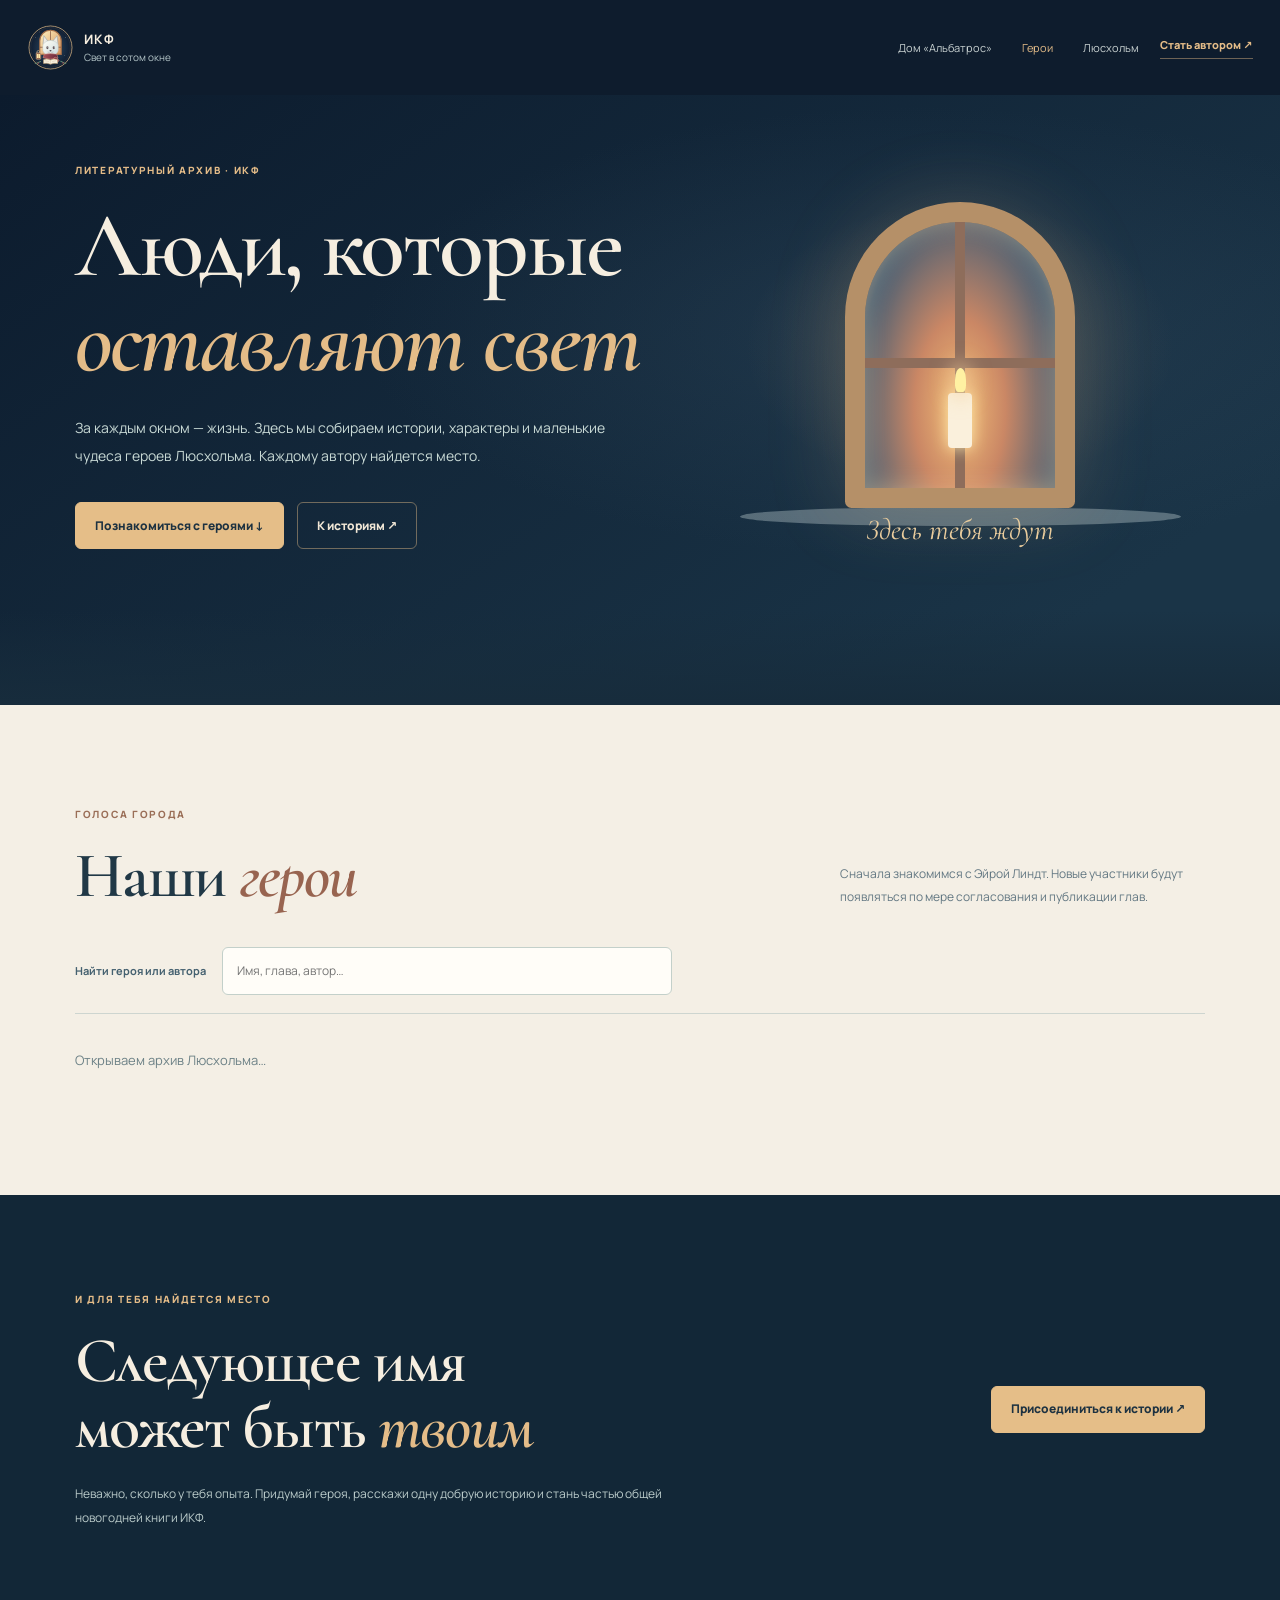
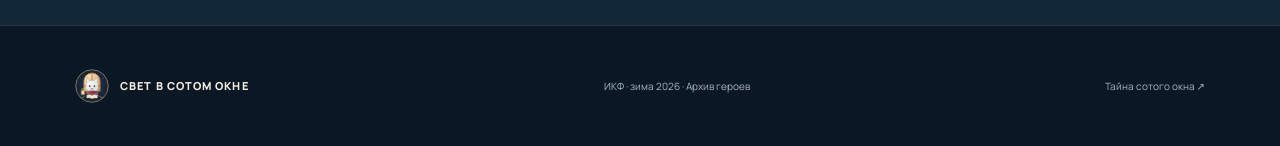
==== characters.html @ 229f2627 "feat: character dossiers, accessible story actions and shareable profiles" ====
<!doctype html>
<html lang="ru">
<head>
<meta charset="utf-8">
<meta name="viewport" content="width=device-width,initial-scale=1">
<meta name="theme-color" content="#111f30">
<meta name="description" content="Литературный архив героев Люсхольма — коллективный новогодний ориджинал ИКФ.">
<meta property="og:title" content="Герои Люсхольма · Свет в сотом окне">
<meta property="og:description" content="За каждым окном — история, за каждой историей — человек.">
<title>Герои Люсхольма · Свет в сотом окне · ИКФ</title>
<link rel="icon" href="assets/favicon.svg" type="image/svg+xml">
<link rel="preconnect" href="https://fonts.googleapis.com">
<link rel="preconnect" href="https://fonts.gstatic.com" crossorigin>
<link href="https://fonts.googleapis.com/css2?family=Cormorant+Garamond:wght@400;500;600;700&family=Manrope:wght@400;500;600;700;800&display=swap" rel="stylesheet">
<link rel="stylesheet" href="assets/characters.css?v=20261121-09">
<script src="assets/characters.js?v=20261121-09" defer></script>
</head>
<body>
<a href="#content" class="skip-link">Перейти к содержимому</a>
<div class="atmosphere" id="atmosphere" aria-hidden="true"></div>
<header class="masthead">
 <a class="mast-brand" href="./" aria-label="На главную «Света в сотом окне»"><img src="assets/ikf-mark.svg" alt="" width="42" height="42"><span><strong>ИКФ</strong><small>Свет в сотом окне</small></span></a>
 <nav aria-label="Разделы сайта"><a href="./#house">Дом «Альбатрос»</a><a href="characters.html" aria-current="page">Герои</a><a href="./#places">Люсхольм</a></nav>
 <a class="mast-join" href="https://t.me/chat_IKF" target="_blank" rel="noopener noreferrer">Стать автором ↗</a>
</header>
<main id="content">
<section class="hero-intro">
 <div class="wrap intro-grid">
  <div>
   <p class="eyebrow">Литературный архив · ИКФ</p>
   <h1>Люди, которые<br><em>оставляют свет</em></h1>
   <p class="intro-lead">За каждым окном — жизнь. Здесь мы собираем истории, характеры и маленькие чудеса героев Люсхольма. Каждому автору найдется место.</p>
   <div class="intro-cta"><a href="#directory" class="cta cta-gold">Познакомиться с героями ↓</a><a href="./#stories" class="cta cta-quiet">К историям ↗</a></div>
  </div>
  <div class="intro-art" aria-hidden="true">
    <div class="roofline"></div><div class="art-window"><i class="glass-glow"></i><i class="frame-vertical"></i><i class="frame-horizontal"></i><i class="art-candle"></i></div>
    <div class="art-caption">Здесь тебя ждут</div>
  </div>
 </div>
</section>
<section class="directory-section" id="directory">
 <div class="wrap">
  <div class="section-head"><div><p class="eyebrow">Голоса города</p><h2>Наши <em>герои</em></h2></div><p>Сначала знакомимся с Эйрой Линдт. Новые участники будут появляться по мере согласования и публикации глав.</p></div>
  <div class="finder"><label for="character-search">Найти героя или автора</label><input id="character-search" type="search" placeholder="Имя, глава, автор…" autocomplete="off"><span id="character-count" aria-live="polite"></span></div>
  <div class="directory-grid" id="character-grid" aria-live="polite"><p class="loading">Открываем архив Люсхольма…</p></div>
 </div>
</section>
<section id="profile-view" class="profile-section" hidden aria-labelledby="profile-name">
 <div class="wrap">
  <div class="profile-nav"><a href="characters.html" id="profile-back">← Все герои</a><span>Личное дело · Люсхольм</span></div>
  <div class="profile-layout">
   <div class="profile-poster">
    <div class="poster-topline">ЛЮСХОЛЬМ · 31.12.2026</div>
    <div class="portrait-window" id="portrait-window"><span id="portrait-letter" aria-hidden="true">Э</span></div>
    <p id="portrait-caption" class="portrait-caption">Портрет персонажа</p>
    <div class="poster-bottom"><span id="poster-location">АЛЬБАТРОС</span><span id="poster-number">№70</span></div>
   </div>
   <div class="profile-content">
    <p class="eyebrow">Знакомство с персонажем</p>
    <h2 id="profile-name">Эйра Линдт</h2>
    <p id="profile-tagline" class="profile-tagline"></p>
    <div class="profile-meta" id="profile-meta"></div>
    <div id="profile-traits" class="profile-traits"></div>
    <div id="profile-bio" class="profile-bio"></div>
    <blockquote id="profile-quote" class="profile-quote" hidden></blockquote>
    <div class="profile-actions"><a id="profile-apartment" class="cta cta-gold" href="./#house">Найти окно ↗</a><button type="button" class="cta cta-quiet" id="profile-share">Поделиться историей</button></div>
    <p class="share-feedback" id="share-feedback" role="status" aria-live="polite"></p>
   </div>
  </div>
  <div class="profile-lower">
   <section class="journey" id="journey" hidden><p class="eyebrow">Страницы одной ночи</p><h3>История героя</h3><div id="profile-moments" class="moments"></div></section>
   <section class="chapters"><p class="eyebrow">Авторские главы</p><h3>Где прочитать</h3><div id="profile-chapters" class="chapter-list"></div></section>
  </div>
 </div>
</section>
<section class="archive-invitation">
 <div class="wrap invitation-layout"><div><p class="eyebrow">И для тебя найдется место</p><h2>Следующее имя<br>может быть <em>твоим</em></h2><p>Неважно, сколько у тебя опыта. Придумай героя, расскажи одну добрую историю и стань частью общей новогодней книги ИКФ.</p></div><a href="./#join" class="cta cta-gold">Присоединиться к истории ↗</a></div>
</section>
</main>
<footer><div class="wrap foot-inner"><a href="./" class="foot-brand"><img src="assets/ikf-mark.svg" alt="" width="34" height="34"><span>СВЕТ В СОТОМ ОКНЕ</span></a><span>ИКФ · зима 2026 · Архив героев</span><a href="./#mystery">Тайна сотого окна ↗</a></div></footer>
</body>
</html>
---- assets/characters.css ----
:root{--bg:#0e1c2d;--deep:#132637;--dusk:#1c3546;--milk:#f6eee0;--gold:#e4bc88;--muted:#b3c4c6;--line:#d4c3a743;--cream:#f4efe5;--ink:#203846;--wine:#824451}
*{box-sizing:border-box}html{scroll-behavior:smooth;scroll-padding-top:30px}
body{margin:0;background:var(--bg);color:var(--milk);font:14px/1.8 Manrope,system-ui,sans-serif;-webkit-font-smoothing:antialiased;min-width:320px;overflow-x:hidden}
a{color:inherit;text-decoration:none}button,input{font:inherit}button{cursor:pointer}
a:focus-visible,button:focus-visible,input:focus-visible{outline:3px solid #f4d59f;outline-offset:3px}
[hidden]{display:none!important}.wrap{width:min(1130px,calc(100% - 46px));margin:auto}
.skip-link{position:absolute;top:-100px;left:12px;background:white;color:#152838;padding:12px;z-index:100}.skip-link:focus{top:12px}
h1,h2,h3{font-family:"Cormorant Garamond",Georgia,serif;font-weight:600;letter-spacing:-.026em;line-height:1.03;margin:0}
h1{font-size:clamp(61px,7.2vw,102px)}h2{font-size:clamp(45px,5vw,68px)}h3{font-size:clamp(31px,3vw,45px)}em{color:var(--gold);font-weight:600}
.eyebrow{font-size:10px;color:var(--gold);text-transform:uppercase;letter-spacing:.17em;font-weight:800;margin:0 0 20px}
.cta{display:inline-flex;align-items:center;justify-content:center;min-height:47px;gap:10px;padding:12px 19px;border-radius:6px;font:800 12px/1.4 Manrope,system-ui,sans-serif;transition:background .2s,border-color .2s,transform .2s;text-align:center;border:1px solid #e4bd8873}
.cta:hover{transform:translateY(-2px)}.cta-gold{background:#e5be88;color:#1d3241;border-color:#e5be88}.cta-gold:hover{background:#f4d7ad}.cta-quiet{background:transparent;color:#f1e7d6}.cta-quiet:hover{background:#ffffff10}
.masthead{width:min(1280px,calc(100% - 55px));height:95px;margin:auto;display:flex;align-items:center;justify-content:space-between;gap:21px;position:relative;z-index:5}
.mast-brand{display:flex;align-items:center;gap:11px;flex:none}.mast-brand img{width:45px;height:45px;border-radius:50%}.mast-brand strong,.mast-brand small{display:block;line-height:1.5}
.mast-brand strong{font-size:13px;letter-spacing:.13em}.mast-brand small{font-size:10px;color:#b6c7ca}
.masthead nav{display:flex;gap:30px;align-items:center;margin-left:auto}.masthead nav a{font-size:11px;color:#c8d1d1;white-space:nowrap}
.masthead nav a:hover,.masthead nav a[aria-current=page]{color:var(--gold)}
.mast-join{color:var(--gold);border-bottom:1px solid #e8bd8870;font:800 11px Manrope,system-ui,sans-serif;padding-bottom:6px;white-space:nowrap}
.hero-intro{position:relative;overflow:hidden;min-height:610px;background:radial-gradient(ellipse at 72% 39%,#36506555,transparent 43%),linear-gradient(145deg,#0c1b2d,#1a3447 85%)}
.hero-intro:after{content:"";position:absolute;left:0;bottom:0;right:0;height:95px;background:linear-gradient(transparent,#172c3c);pointer-events:none}
.intro-grid{display:grid;grid-template-columns:minmax(0,1.08fr) minmax(0,.92fr);align-items:center;gap:65px;padding:65px 0 105px}
.hero-intro h1{margin:0 0 26px}.intro-lead{max-width:570px;color:#c8d9d5;font-size:14px;line-height:2;margin:0 0 32px}
.intro-cta{display:flex;gap:13px;flex-wrap:wrap}
.intro-art{height:390px;position:relative;display:flex;align-items:center;justify-content:center;isolation:isolate}
.intro-art:before{content:"";position:absolute;inset:8% 3% 12%;background:radial-gradient(ellipse,#e8b1732a,transparent 66%);z-index:-1}
.roofline{position:absolute;inset:auto 5% 24px;height:19px;border-radius:50%;background:#bfcfd2;opacity:.38}
.art-window{width:230px;height:306px;border:20px solid #b59068;border-radius:125px 125px 7px 7px;position:relative;background:radial-gradient(ellipse at 50% 70%,#f2bd76,#ca8765 34%,#465e74 77%);box-shadow:0 0 80px #e7b88033,inset 0 0 25px #f9cf9677}
.frame-vertical{position:absolute;top:0;bottom:0;left:calc(50% - 5px);width:10px;background:#8e6d5b}
.frame-horizontal{position:absolute;top:51%;left:0;right:0;height:10px;background:#8e6d5b}
.art-candle{position:absolute;bottom:40px;left:calc(50% - 12px);width:24px;height:55px;border-radius:4px;background:#faf0dc;box-shadow:0 0 15px #ffe9ab}
.art-candle:before{content:"";position:absolute;width:11px;height:24px;left:7px;top:-25px;background:#fff1a2;border-radius:75% 75% 42% 42%;box-shadow:0 0 18px 7px #f5d19e88}
.art-caption{position:absolute;bottom:3px;font:italic 29px "Cormorant Garamond",Georgia,serif;color:#e9cc9d}
.directory-section{background:var(--cream);color:var(--ink);padding:100px 0 110px}
.section-head{display:flex;align-items:end;justify-content:space-between;gap:45px;margin-bottom:38px}.section-head .eyebrow{color:#9a6e57}
.section-head h2 em{color:#986450}.section-head>p{max-width:365px;color:#627782;font-size:12px;line-height:1.9;margin:0}
.finder{display:flex;gap:16px;align-items:center;flex-wrap:wrap;border-bottom:1px solid #cdd5d0;padding-bottom:18px;margin-bottom:22px}
.finder label{color:#456170;font-size:11px;font-weight:700}.finder input{min-width:160px;flex:1;max-width:450px;background:#fffdf8;border:1px solid #c3d0ca;border-radius:6px;padding:12px 14px;color:#253d4b;font-size:12px}
.finder span{color:#72828a;font-size:11px;margin-left:auto}
.directory-grid{display:grid;grid-template-columns:repeat(3,minmax(0,1fr));gap:20px}
.character-tile{background:#fffdf7;border:1px solid #d7dfda;border-radius:10px;overflow:hidden;min-height:320px;display:flex;flex-direction:column;box-shadow:0 8px 25px #1e3d4b0d}
.tile-top{padding:25px;background:linear-gradient(145deg,#253c4b,#485766);display:flex;justify-content:space-between;align-items:end;gap:10px;min-height:132px}
.tile-initial{width:74px;height:74px;border:1px solid #e7c58d;border-radius:42px 42px 3px 3px;display:grid;place-items:center;font:53px "Cormorant Garamond",Georgia,serif;color:#f6e1bc;background:radial-gradient(ellipse at center,#aa7770,#674957 73%)}
.tile-number{font:14px Manrope,system-ui,sans-serif;color:#e8ceaa;font-weight:700}
.tile-body{padding:24px;display:flex;flex:1;flex-direction:column}.tile-body h3{font-size:39px;color:#223846;margin:0 0 9px}
.tile-body p{font-size:12px;color:#617780;line-height:1.85;margin:0 0 18px}.tile-cta{margin-top:auto;color:#935e4c;font:800 11px Manrope,system-ui,sans-serif;border-bottom:1px solid #ab8365;align-self:flex-start;padding:5px 0}
.tile-cta:hover{color:#644234}
.loading,.empty{color:#6c8186;font-size:13px;grid-column:1/-1}
.profile-section{background:linear-gradient(150deg,#1a3042,#0e1f30);padding:85px 0 110px}
.profile-nav{display:flex;justify-content:space-between;align-items:center;gap:18px;font-size:11px;color:#a8bbbd;margin-bottom:37px}
.profile-nav a{color:#e4bd8d;border-bottom:1px solid #e4bd8d6b;padding-bottom:5px}
.profile-layout{display:grid;grid-template-columns:minmax(0,.84fr) minmax(0,1.16fr);align-items:start;gap:clamp(35px,6vw,90px)}
.profile-poster{background:#eee5d5;padding:19px;border:9px solid #f8f0e2;box-shadow:0 22px 52px #020d1b66;transform:rotate(-1.5deg);color:#43545a;min-width:0}
.poster-topline,.poster-bottom{display:flex;justify-content:space-between;gap:12px;letter-spacing:.12em;font-size:9px;color:#866a57}
.poster-topline{margin-bottom:15px}
.portrait-window{height:400px;position:relative;overflow:hidden;display:flex;align-items:center;justify-content:center;background:radial-gradient(ellipse at 45% 66%,#e9bc89,#a9776b 36%,#344a5c 81%);border-radius:190px 190px 4px 4px;border:15px solid #6e6c70}
.portrait-window:before{content:"";position:absolute;left:49%;top:0;bottom:0;width:10px;background:#685b63;z-index:2}
.portrait-window:after{content:"";position:absolute;top:52%;left:0;right:0;height:10px;background:#685b63;z-index:2}
.portrait-window>span{font:170px "Cormorant Garamond",Georgia,serif;color:#fff1d6;text-shadow:0 0 38px #fbe5b877}
.portrait-window img{width:100%;height:100%;object-fit:cover;display:block;position:absolute;z-index:3}
.portrait-caption{text-align:center;color:#786b5e;font:italic 22px "Cormorant Garamond",Georgia,serif;margin:15px 0}
.poster-bottom{padding-top:12px;border-top:1px solid #afaf9f;font-weight:700}
.profile-content h2{font-size:clamp(62px,6vw,85px);margin-bottom:20px;color:#f5ebdc}
.profile-tagline{font:italic 28px/1.3 "Cormorant Garamond",Georgia,serif;color:#e4c398;margin:0 0 24px}
.profile-meta{display:flex;flex-wrap:wrap;gap:9px;margin-bottom:24px}
.profile-meta span{color:#d6dbd5;border:1px solid #e0d0ac42;border-radius:3px;padding:7px 11px;font-size:10px}
.profile-traits{display:flex;gap:8px;flex-wrap:wrap;margin-bottom:24px}
.profile-traits span{background:#8144515b;border:1px solid #b7838388;padding:5px 10px;border-radius:18px;color:#f8dbcf;font-size:10px}
.profile-bio p{color:#cbd9d7;font-size:13px;line-height:2;margin:0 0 16px}
.profile-quote{font:italic 29px/1.3 "Cormorant Garamond",Georgia,serif;color:#e9c99c;margin:30px 0;border-left:2px solid #c89b68;padding-left:20px}
.profile-actions{display:flex;gap:10px;flex-wrap:wrap;margin-top:25px}
.share-feedback{color:#f4d9a8;font-size:11px;line-height:1.7;margin:12px 0}
.profile-lower{display:grid;grid-template-columns:1fr 1fr;gap:55px;margin-top:90px;border-top:1px solid #c8b99a44;padding-top:55px}
.profile-lower h3{margin-bottom:24px}.moments{display:flex;flex-direction:column;gap:16px}
.moment{display:grid;grid-template-columns:32px 1fr;gap:15px}
.moment-number{font:35px "Cormorant Garamond",Georgia,serif;color:#c59b6e}
.moment strong{display:block;font-size:12px;color:#f3e3ca}
.moment p{font-size:12px;line-height:1.8;color:#c0d1d1;margin:5px 0 0}
.chapter-list{display:flex;flex-direction:column;gap:13px}
.chapter-card{border:1px solid #d0c0a64b;background:#ffffff0b;padding:20px;border-radius:7px}
.chapter-card span{display:block;color:#e1bb85;font-size:10px;margin-bottom:8px;letter-spacing:.06em}
.chapter-card h4{font:31px "Cormorant Garamond",Georgia,serif;margin:0 0 10px}
.chapter-card p{font-size:11px;color:#b7cacb;margin:0}
.chapter-card a{display:inline-flex;color:#e8ca99;font-size:11px;font-weight:800;margin-top:10px;border-bottom:1px solid #c6a176}
.archive-invitation{background:#122737;padding:95px 0}
.invitation-layout{display:flex;align-items:center;justify-content:space-between;gap:45px}
.invitation-layout>div{max-width:600px}.invitation-layout h2{margin:0 0 22px}
.invitation-layout p:not(.eyebrow){font-size:12px;color:#bacbca;line-height:2;margin:0}
.invitation-layout>a{flex:none}
footer{background:#0a1825;border-top:1px solid #d5bf9c29}
.foot-inner{min-height:120px;display:flex;align-items:center;justify-content:space-between;gap:20px}
.foot-brand{display:flex;align-items:center;gap:11px;font-size:11px;font-weight:800;letter-spacing:.1em}
.foot-brand img{border-radius:50%}
.foot-inner>span,.foot-inner>a:last-child{font-size:10px;color:#a7b9be}
.atmosphere{position:fixed;inset:0;pointer-events:none;z-index:20;overflow:hidden;opacity:.55}
.snowdot{position:absolute;top:-8px;border-radius:50%;width:2px;height:2px;background:#f3f3ed;animation:drift linear infinite;will-change:transform}
@keyframes drift{to{transform:translate3d(var(--wind),110vh,0)}}
@media(max-width:970px){.masthead nav{gap:12px}.masthead{width:calc(100% - 36px)}.intro-grid{gap:25px}.profile-layout{gap:35px}}
@media(max-width:790px){
 .masthead nav{display:none}.masthead{justify-content:flex-start}.mast-join{margin-left:auto}
 .intro-grid{grid-template-columns:1fr;padding:40px 0 90px;gap:10px}.intro-art{height:300px}.art-window{height:235px;width:185px;border-width:15px}.art-caption{bottom:0}
 .directory-section{padding:80px 0}.section-head{flex-direction:column;align-items:start;gap:16px}.section-head>p{max-width:600px}
 .directory-grid{grid-template-columns:repeat(2,1fr)}
 .profile-layout{grid-template-columns:1fr}.profile-poster{max-width:450px;width:100%;margin:auto}.profile-content{margin-top:20px}
 .profile-lower{grid-template-columns:1fr;gap:40px}
 .invitation-layout{flex-direction:column;align-items:flex-start}
}
@media(max-width:520px){
 .wrap{width:calc(100% - 34px)}.masthead{height:79px;width:calc(100% - 34px)}.mast-brand img{width:39px;height:39px}.mast-brand small{font-size:9px}.mast-join{font-size:10px}
 .hero-intro h1{font-size:clamp(59px,14vw,80px)}.intro-lead{font-size:13px}.intro-grid{padding:35px 0 74px}.intro-cta{flex-direction:column}.intro-cta .cta{width:100%}
 .directory-grid{grid-template-columns:1fr}.directory-section{padding:70px 0}.finder{display:flex;align-items:stretch;flex-direction:column;gap:9px}.finder input{max-width:none}.finder span{margin-left:0}
 .profile-section{padding:65px 0}.profile-nav{font-size:10px}.profile-layout{gap:20px}.profile-poster{max-width:360px;padding:12px;border-width:7px}.portrait-window{height:320px;border-width:10px}
 .profile-content h2{font-size:60px}.profile-tagline{font-size:25px}.profile-quote{font-size:26px}.profile-actions{flex-direction:column}.profile-actions .cta{width:100%}
 .profile-lower{margin-top:55px;padding-top:35px}.archive-invitation{padding:75px 0}.invitation-layout>a{width:100%}
 .foot-inner{padding:25px 0;min-height:0;flex-direction:column;align-items:flex-start;gap:15px}
}
@media(prefers-reduced-motion:reduce){*,*:before,*:after{animation:none!important;scroll-behavior:auto!important;transition:none!important}.atmosphere{display:none}}
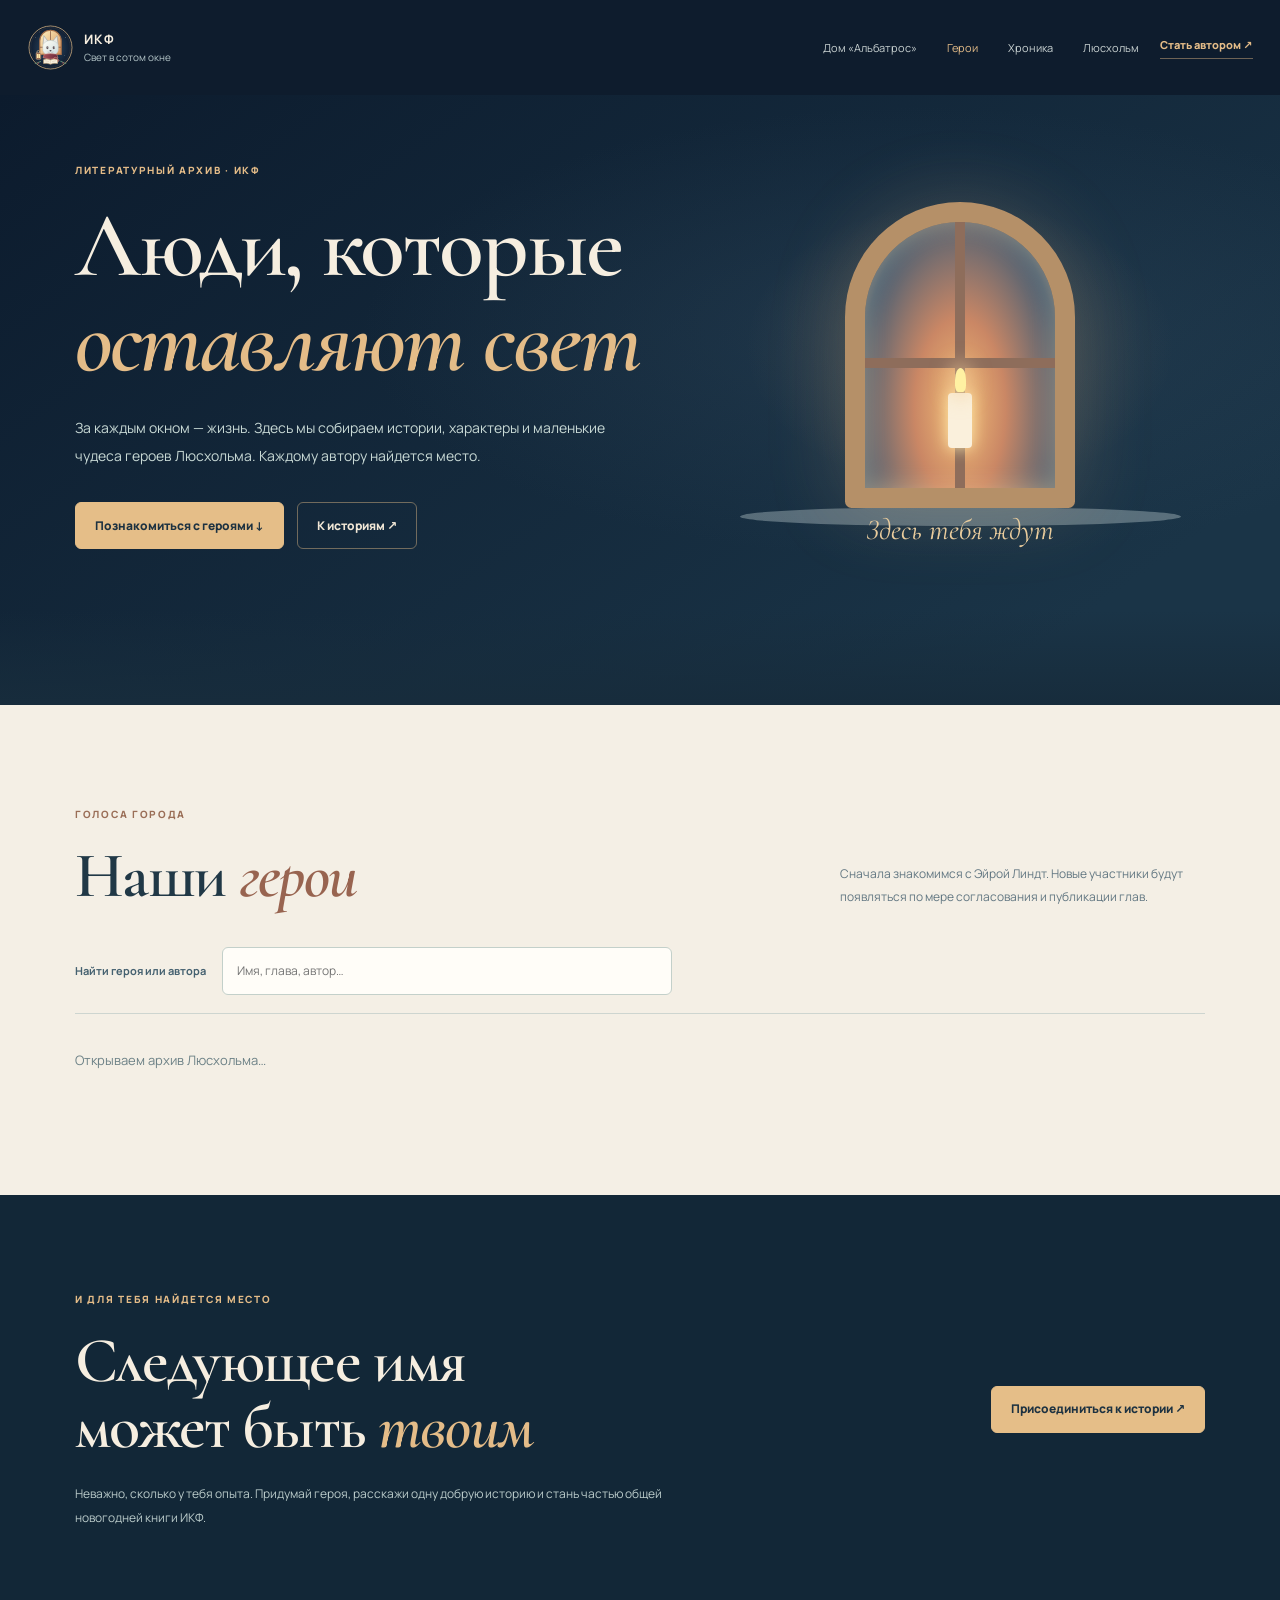
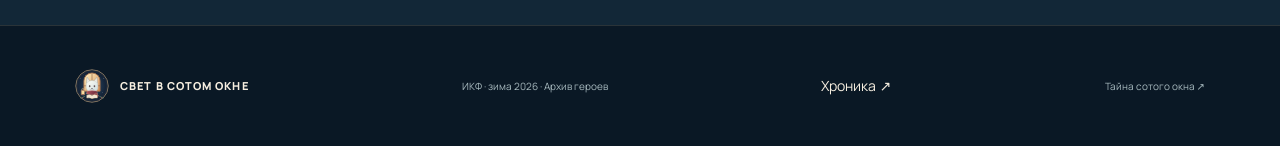
==== commit 4d0b06b4: "feat: publish spoiler-safe chronicle, approved relationships and editorial timeline" ====
--- a/characters.html
+++ b/characters.html
@@ -20,7 +20,7 @@
 <div class="atmosphere" id="atmosphere" aria-hidden="true"></div>
 <header class="masthead">
  <a class="mast-brand" href="./" aria-label="На главную «Света в сотом окне»"><img src="assets/ikf-mark.svg" alt="" width="42" height="42"><span><strong>ИКФ</strong><small>Свет в сотом окне</small></span></a>
- <nav aria-label="Разделы сайта"><a href="./#house">Дом «Альбатрос»</a><a href="characters.html" aria-current="page">Герои</a><a href="./#places">Люсхольм</a></nav>
+ <nav aria-label="Разделы сайта"><a href="./#house">Дом «Альбатрос»</a><a href="characters.html" aria-current="page">Герои</a><a href="chronicle.html">Хроника</a><a href="./#places">Люсхольм</a></nav>
  <a class="mast-join" href="https://t.me/chat_IKF" target="_blank" rel="noopener noreferrer">Стать автором ↗</a>
 </header>
 <main id="content">
@@ -77,6 +77,6 @@
  <div class="wrap invitation-layout"><div><p class="eyebrow">И для тебя найдется место</p><h2>Следующее имя<br>может быть <em>твоим</em></h2><p>Неважно, сколько у тебя опыта. Придумай героя, расскажи одну добрую историю и стань частью общей новогодней книги ИКФ.</p></div><a href="./#join" class="cta cta-gold">Присоединиться к истории ↗</a></div>
 </section>
 </main>
-<footer><div class="wrap foot-inner"><a href="./" class="foot-brand"><img src="assets/ikf-mark.svg" alt="" width="34" height="34"><span>СВЕТ В СОТОМ ОКНЕ</span></a><span>ИКФ · зима 2026 · Архив героев</span><a href="./#mystery">Тайна сотого окна ↗</a></div></footer>
+<footer><div class="wrap foot-inner"><a href="./" class="foot-brand"><img src="assets/ikf-mark.svg" alt="" width="34" height="34"><span>СВЕТ В СОТОМ ОКНЕ</span></a><span>ИКФ · зима 2026 · Архив героев</span><a href="chronicle.html">Хроника ↗</a><a href="./#mystery">Тайна сотого окна ↗</a></div></footer>
 </body>
 </html>
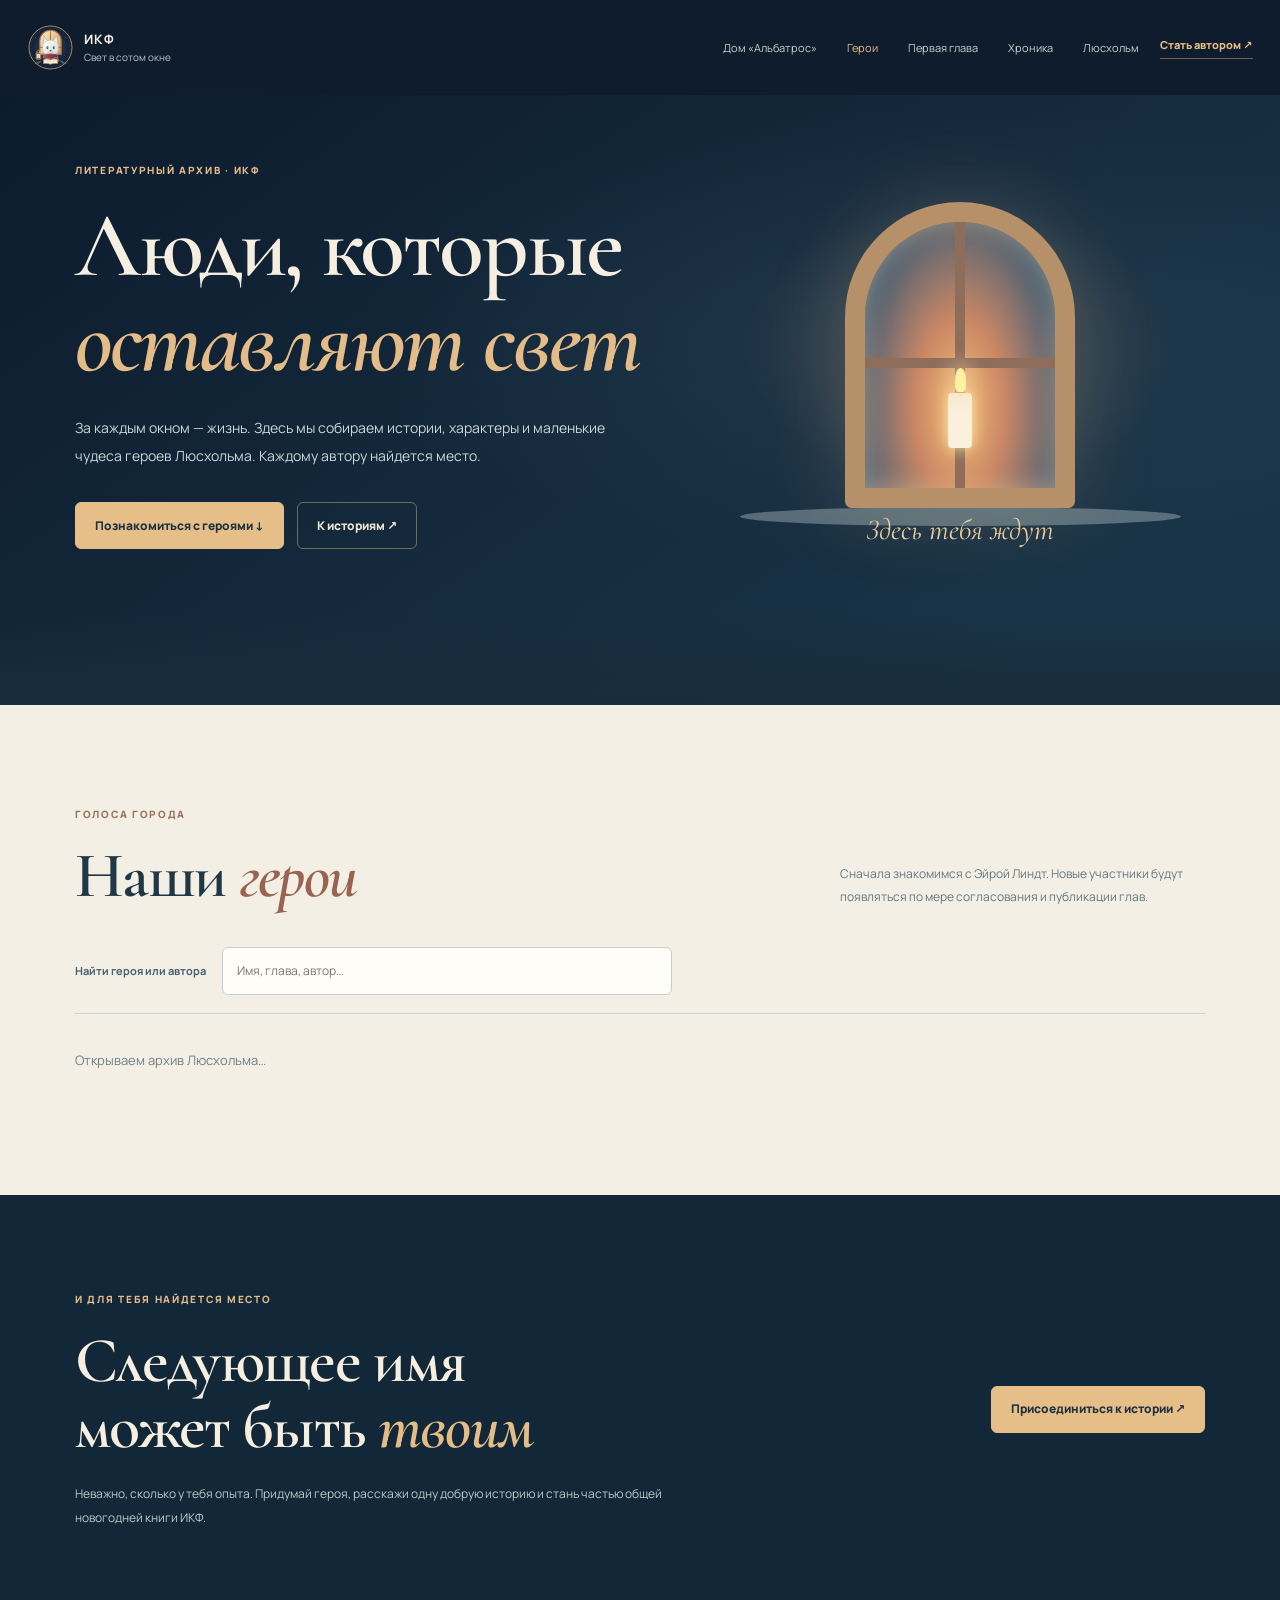
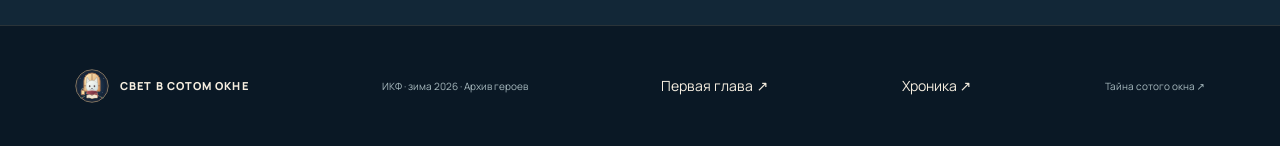
==== commit ec257bc5: "feat: show Eira family, corgi, cat, neighbours and first chapter in character dossier" ====
--- a/characters.html
+++ b/characters.html
@@ -12,15 +12,15 @@
 <link rel="preconnect" href="https://fonts.googleapis.com">
 <link rel="preconnect" href="https://fonts.gstatic.com" crossorigin>
 <link href="https://fonts.googleapis.com/css2?family=Cormorant+Garamond:wght@400;500;600;700&family=Manrope:wght@400;500;600;700;800&display=swap" rel="stylesheet">
-<link rel="stylesheet" href="assets/characters.css?v=20261121-09">
-<script src="assets/characters.js?v=20261121-09" defer></script>
+<link rel="stylesheet" href="assets/characters.css?v=20261123-11">
+<script src="assets/characters.js?v=20261123-11" defer></script>
 </head>
 <body>
 <a href="#content" class="skip-link">Перейти к содержимому</a>
 <div class="atmosphere" id="atmosphere" aria-hidden="true"></div>
 <header class="masthead">
  <a class="mast-brand" href="./" aria-label="На главную «Света в сотом окне»"><img src="assets/ikf-mark.svg" alt="" width="42" height="42"><span><strong>ИКФ</strong><small>Свет в сотом окне</small></span></a>
- <nav aria-label="Разделы сайта"><a href="./#house">Дом «Альбатрос»</a><a href="characters.html" aria-current="page">Герои</a><a href="chronicle.html">Хроника</a><a href="./#places">Люсхольм</a></nav>
+ <nav aria-label="Разделы сайта"><a href="./#house">Дом «Альбатрос»</a><a href="characters.html" aria-current="page">Герои</a><a href="chapter-01.html">Первая глава</a><a href="chronicle.html">Хроника</a><a href="./#places">Люсхольм</a></nav>
  <a class="mast-join" href="https://t.me/chat_IKF" target="_blank" rel="noopener noreferrer">Стать автором ↗</a>
 </header>
 <main id="content">
@@ -67,6 +67,13 @@
     <p class="share-feedback" id="share-feedback" role="status" aria-live="polite"></p>
    </div>
   </div>
+  <section class="family-section" id="family-section" hidden aria-labelledby="family-title">
+   <div class="family-heading"><p class="eyebrow">Не одна в этом городе</p><h3 id="family-title">Ее <em>маленький мир</em></h3><p>Родные, хвостатые друзья, соседи. Каждый помогает сделать жизнь Эйры настоящей, а Люсхольм — общим.</p></div>
+   <p class="family-label">Семья</p><div class="family-grid" id="profile-family"></div>
+   <p class="family-label">Домашние любимцы</p><div class="family-grid" id="profile-pets"></div>
+   <p class="family-label">Соседи и знакомые</p><div class="family-grid" id="profile-acquaintances"></div>
+   <div class="keepsake-card" id="profile-keepsake" hidden></div>
+  </section>
   <div class="profile-lower">
    <section class="journey" id="journey" hidden><p class="eyebrow">Страницы одной ночи</p><h3>История героя</h3><div id="profile-moments" class="moments"></div></section>
    <section class="chapters"><p class="eyebrow">Авторские главы</p><h3>Где прочитать</h3><div id="profile-chapters" class="chapter-list"></div></section>
@@ -77,6 +84,6 @@
  <div class="wrap invitation-layout"><div><p class="eyebrow">И для тебя найдется место</p><h2>Следующее имя<br>может быть <em>твоим</em></h2><p>Неважно, сколько у тебя опыта. Придумай героя, расскажи одну добрую историю и стань частью общей новогодней книги ИКФ.</p></div><a href="./#join" class="cta cta-gold">Присоединиться к истории ↗</a></div>
 </section>
 </main>
-<footer><div class="wrap foot-inner"><a href="./" class="foot-brand"><img src="assets/ikf-mark.svg" alt="" width="34" height="34"><span>СВЕТ В СОТОМ ОКНЕ</span></a><span>ИКФ · зима 2026 · Архив героев</span><a href="chronicle.html">Хроника ↗</a><a href="./#mystery">Тайна сотого окна ↗</a></div></footer>
+<footer><div class="wrap foot-inner"><a href="./" class="foot-brand"><img src="assets/ikf-mark.svg" alt="" width="34" height="34"><span>СВЕТ В СОТОМ ОКНЕ</span></a><span>ИКФ · зима 2026 · Архив героев</span><a href="chapter-01.html">Первая глава ↗</a><a href="chronicle.html">Хроника ↗</a><a href="./#mystery">Тайна сотого окна ↗</a></div></footer>
 </body>
 </html>
--- a/assets/characters.css
+++ b/assets/characters.css
@@ -115,3 +115,22 @@
  .foot-inner{padding:25px 0;min-height:0;flex-direction:column;align-items:flex-start;gap:15px}
 }
 @media(prefers-reduced-motion:reduce){*,*:before,*:after{animation:none!important;scroll-behavior:auto!important;transition:none!important}.atmosphere{display:none}}
+
+/* 1.1 · Eira's family, pets and friends; no invented portraits */
+.family-section{margin-top:70px;padding-top:48px;border-top:1px solid #d4b68c55}
+.family-heading{max-width:780px;margin-bottom:30px}.family-heading h3{font-size:clamp(44px,5vw,64px);margin-bottom:15px}
+.family-heading>p:not(.eyebrow){font-size:13px;color:#c0d0cd;line-height:1.9}
+.family-label{color:#e6c08e;font-size:11px;letter-spacing:.13em;text-transform:uppercase;font-weight:800;margin:33px 0 14px}
+.family-grid{display:grid;grid-template-columns:repeat(2,minmax(0,1fr));gap:15px}
+.family-card{min-width:0;background:linear-gradient(135deg,#293f50,#1b3142);padding:22px;border-radius:9px;border:1px solid #dbc09144}
+.family-card-top{display:flex;align-items:center;gap:12px;margin-bottom:12px}
+.family-initial{width:45px;height:52px;flex:none;border:1px solid #e5bd8c77;border-radius:24px 24px 3px 3px;background:#865060;color:#f6dfbc;display:grid;place-items:center;font:33px "Cormorant Garamond",Georgia,serif}
+.family-card h4{font:600 29px/1.06 "Cormorant Garamond",Georgia,serif;color:#f6e8d4;margin:0 0 5px}
+.family-role{font-size:10px;color:#e8c99f}.family-occupation{display:block;font-size:11px;color:#e2bd91;margin-bottom:9px}
+.family-card p{font-size:12px;color:#cad9d7;line-height:1.85;margin:0}
+.keepsake-card{padding:23px 27px;margin-top:26px;border:1px solid #c39a7d7a;border-left:3px solid #c67f78;border-radius:6px;background:#7b4e4840}
+.keepsake-card small{font-size:10px;letter-spacing:.12em;text-transform:uppercase;color:#e7c18e}
+.keepsake-card h4{font:600 33px "Cormorant Garamond",Georgia,serif;color:#fae5ca;margin:6px 0}
+.keepsake-card p{font-size:12px;color:#e4d8cc;line-height:1.9;margin:0}
+.chapter-draft-note{font-size:10px!important;color:#bbd0cb!important;margin-top:8px!important}
+@media(max-width:550px){.family-grid{grid-template-columns:1fr}.family-section{margin-top:50px;padding-top:34px}}
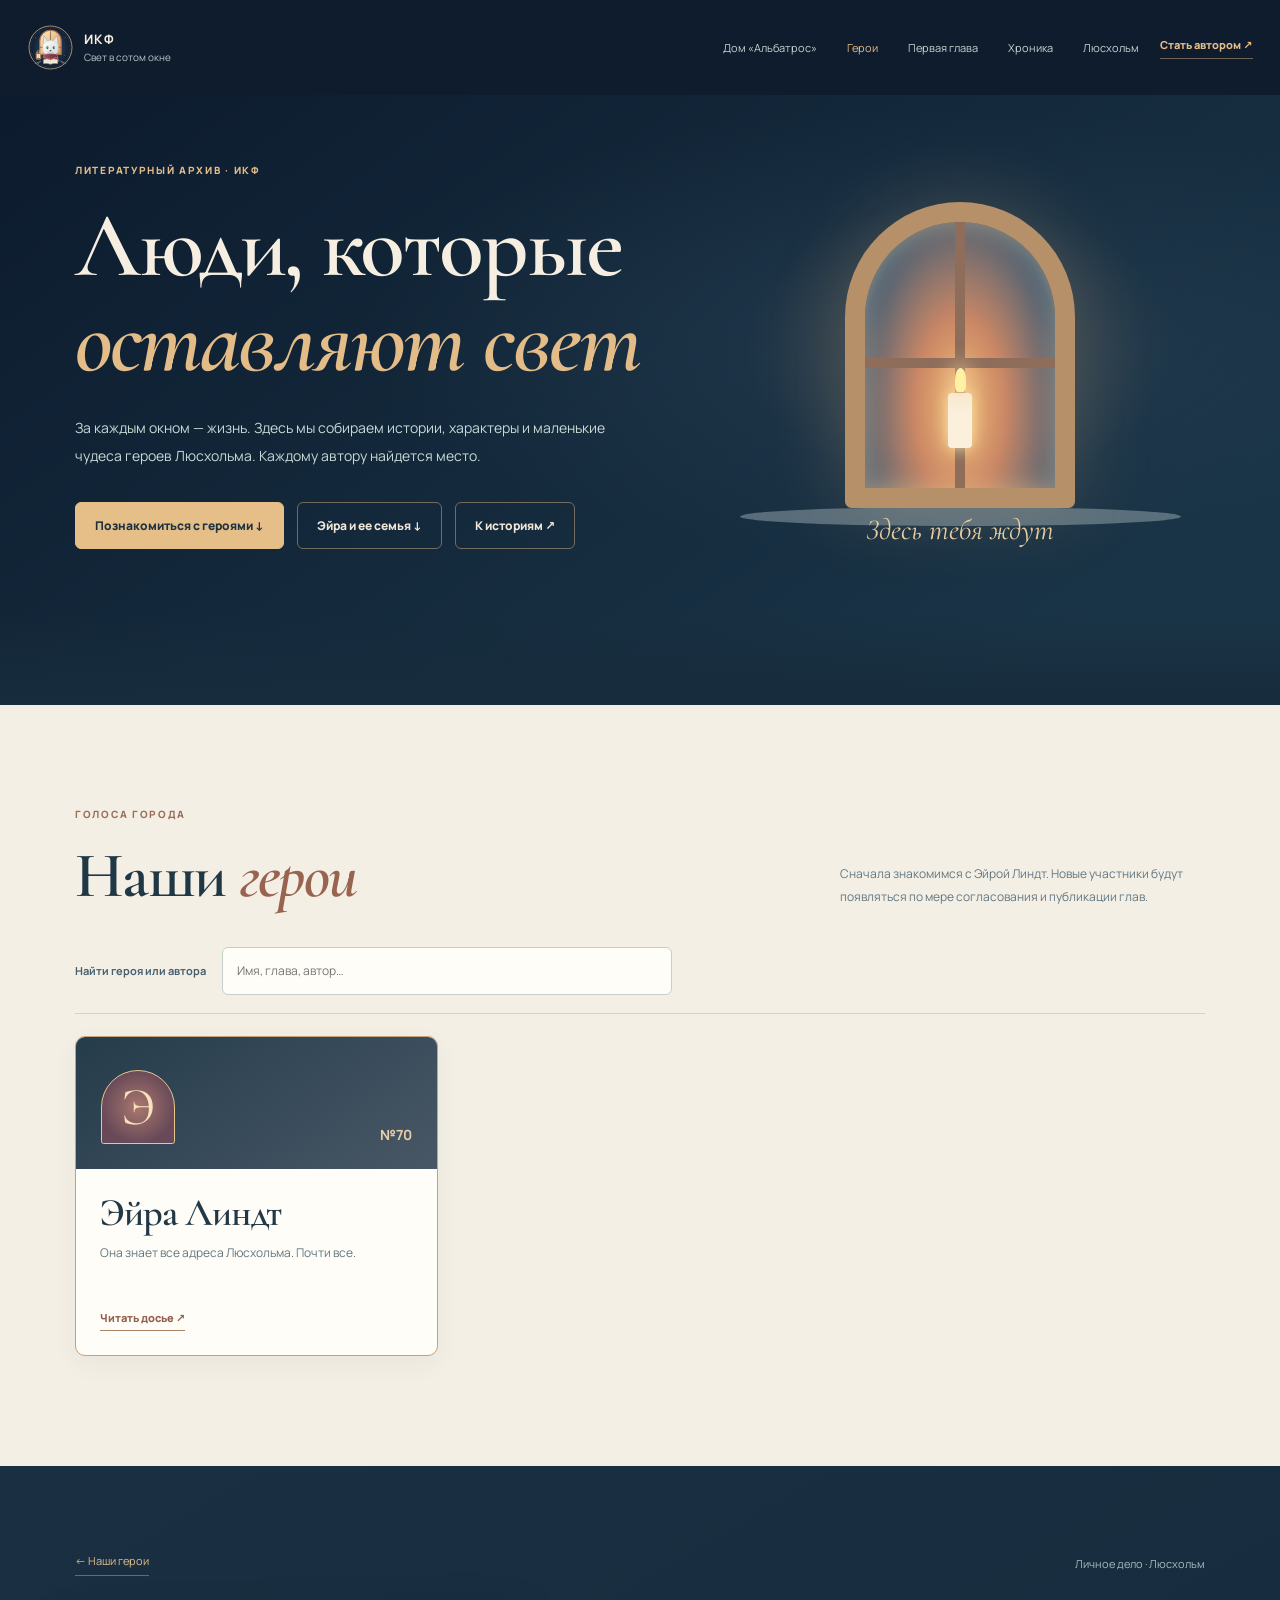
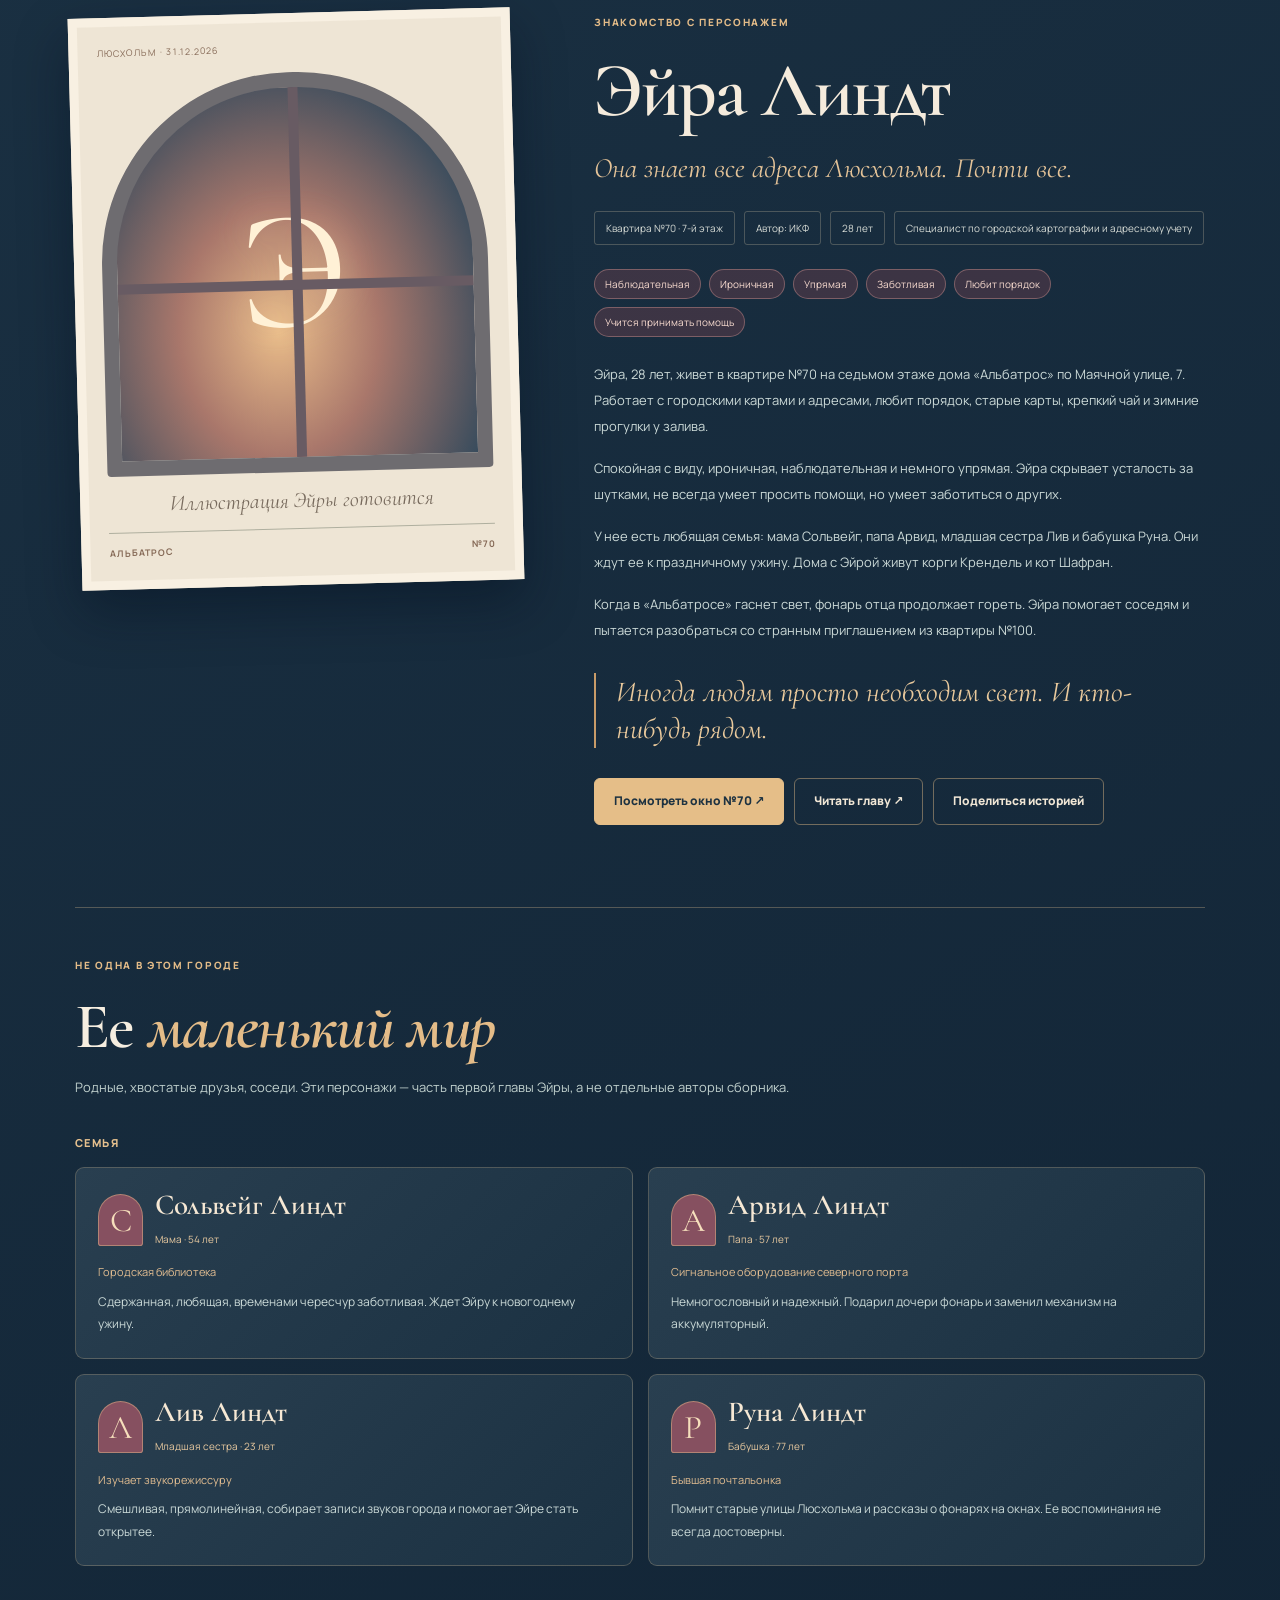
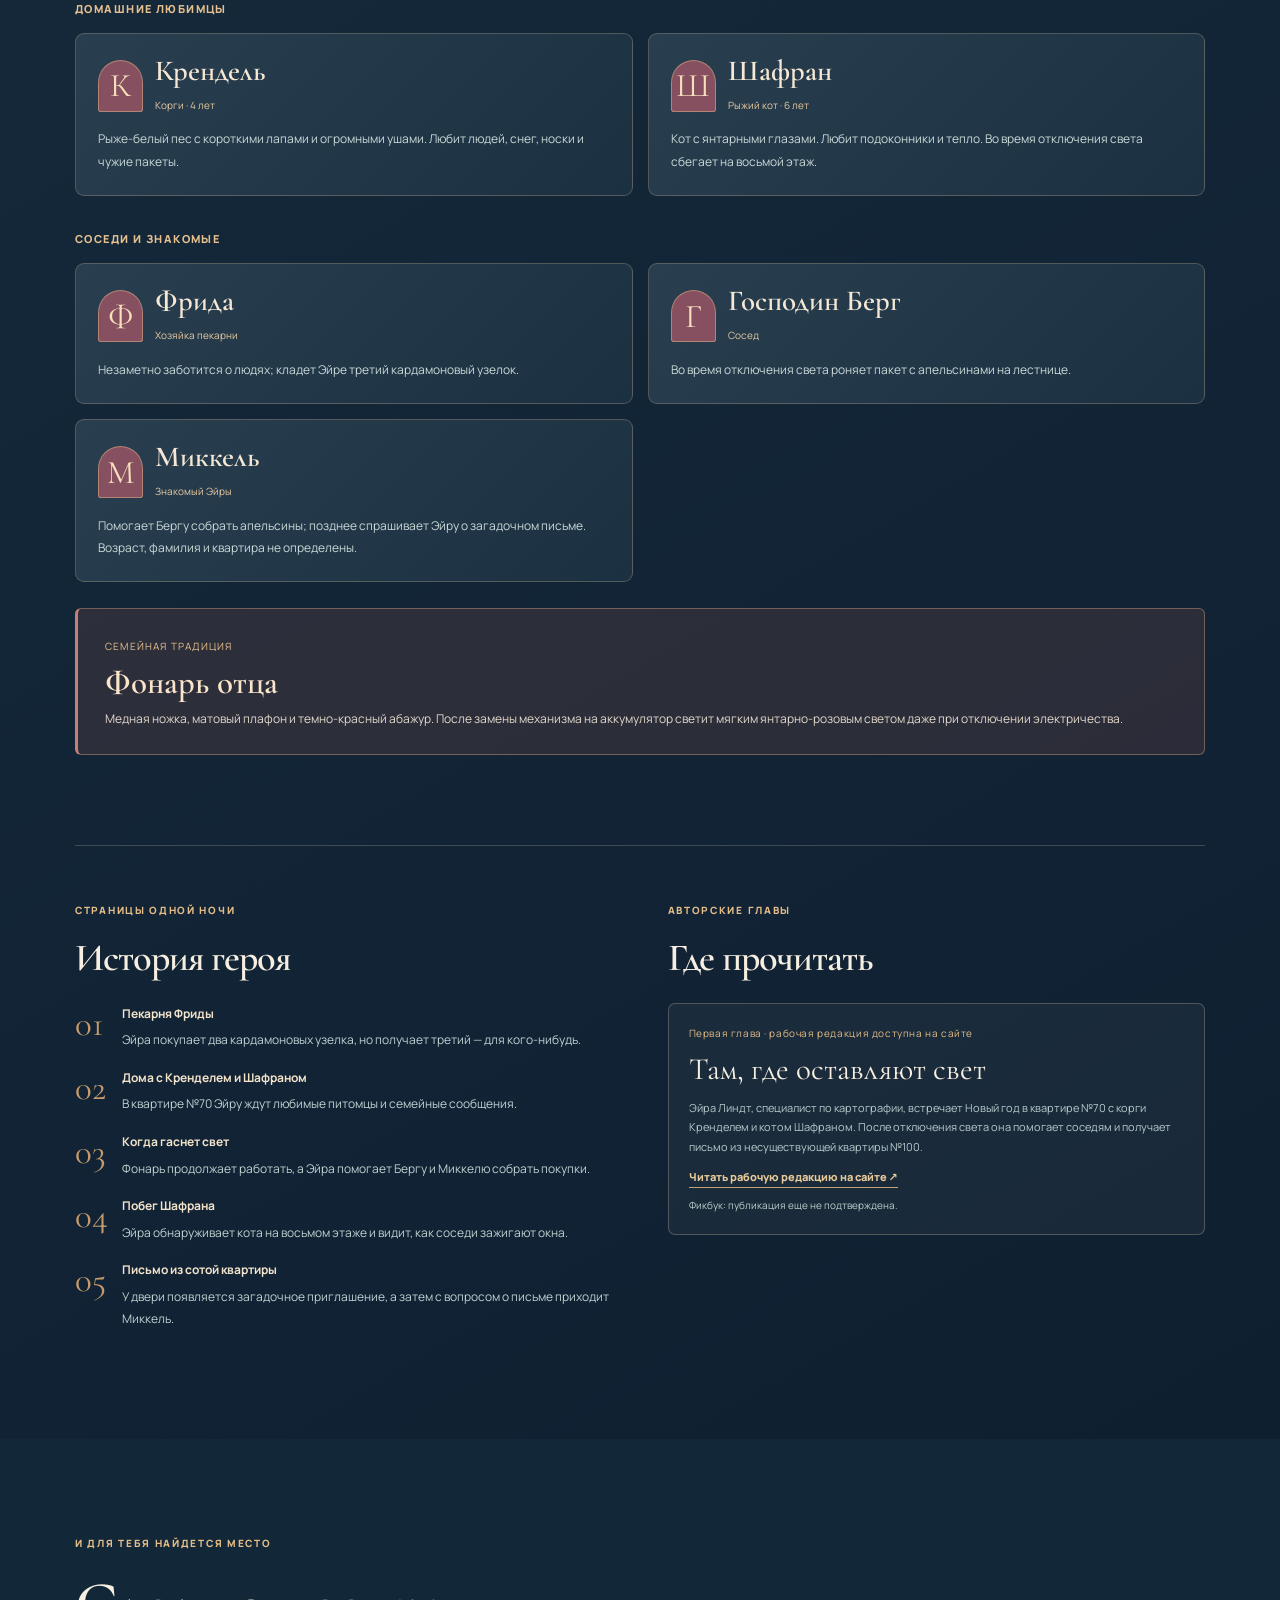
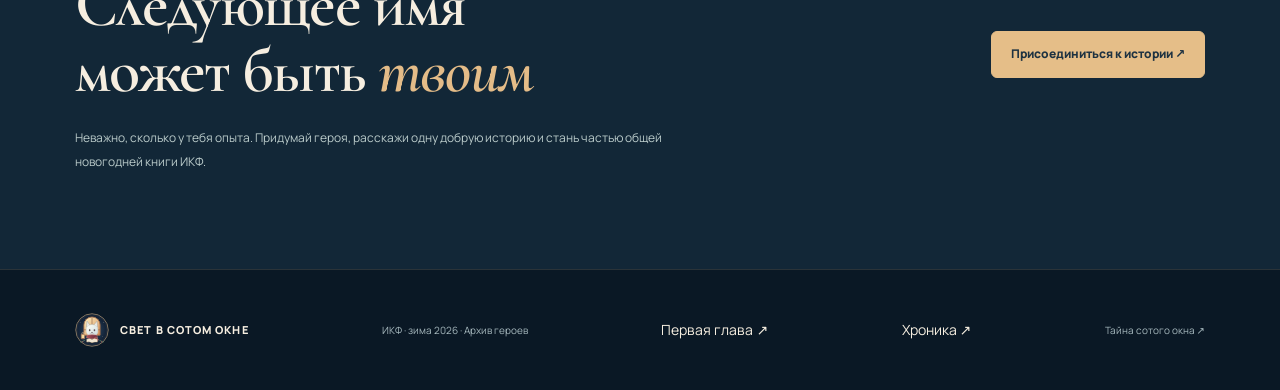
==== commit 7509029d: "fix: server-render Eira and supporting cast so archive never loads empty" ====
--- a/characters.html
+++ b/characters.html
@@ -12,8 +12,8 @@
 <link rel="preconnect" href="https://fonts.googleapis.com">
 <link rel="preconnect" href="https://fonts.gstatic.com" crossorigin>
 <link href="https://fonts.googleapis.com/css2?family=Cormorant+Garamond:wght@400;500;600;700&family=Manrope:wght@400;500;600;700;800&display=swap" rel="stylesheet">
-<link rel="stylesheet" href="assets/characters.css?v=20261123-11">
-<script src="assets/characters.js?v=20261123-11" defer></script>
+<link rel="stylesheet" href="assets/characters.css?v=20261123-12">
+<script src="assets/characters.js?v=20261123-12" defer></script>
 </head>
 <body>
 <a href="#content" class="skip-link">Перейти к содержимому</a>
@@ -30,7 +30,7 @@
    <p class="eyebrow">Литературный архив · ИКФ</p>
    <h1>Люди, которые<br><em>оставляют свет</em></h1>
    <p class="intro-lead">За каждым окном — жизнь. Здесь мы собираем истории, характеры и маленькие чудеса героев Люсхольма. Каждому автору найдется место.</p>
-   <div class="intro-cta"><a href="#directory" class="cta cta-gold">Познакомиться с героями ↓</a><a href="./#stories" class="cta cta-quiet">К историям ↗</a></div>
+   <div class="intro-cta"><a href="#directory" class="cta cta-gold">Познакомиться с героями ↓</a><a href="#profile-view" class="cta cta-quiet">Эйра и ее семья ↓</a><a href="./#stories" class="cta cta-quiet">К историям ↗</a></div>
   </div>
   <div class="intro-art" aria-hidden="true">
     <div class="roofline"></div><div class="art-window"><i class="glass-glow"></i><i class="frame-vertical"></i><i class="frame-horizontal"></i><i class="art-candle"></i></div>
@@ -42,41 +42,59 @@
  <div class="wrap">
   <div class="section-head"><div><p class="eyebrow">Голоса города</p><h2>Наши <em>герои</em></h2></div><p>Сначала знакомимся с Эйрой Линдт. Новые участники будут появляться по мере согласования и публикации глав.</p></div>
   <div class="finder"><label for="character-search">Найти героя или автора</label><input id="character-search" type="search" placeholder="Имя, глава, автор…" autocomplete="off"><span id="character-count" aria-live="polite"></span></div>
-  <div class="directory-grid" id="character-grid" aria-live="polite"><p class="loading">Открываем архив Люсхольма…</p></div>
+  <div class="directory-grid" id="character-grid" aria-live="polite"><article class="character-tile" data-character="eira-lindt">
+ <div class="tile-top"><div class="tile-initial">Э</div><span class="tile-number">№70</span></div>
+ <div class="tile-body"><h3>Эйра Линдт</h3><p>Она знает все адреса Люсхольма. Почти все.</p><a class="tile-cta" href="#profile-view">Читать досье ↗</a></div>
+</article></div>
  </div>
 </section>
-<section id="profile-view" class="profile-section" hidden aria-labelledby="profile-name">
+<section id="profile-view" class="profile-section" aria-labelledby="profile-name">
  <div class="wrap">
-  <div class="profile-nav"><a href="characters.html" id="profile-back">← Все герои</a><span>Личное дело · Люсхольм</span></div>
+  <div class="profile-nav"><a href="#directory" id="profile-back">← Наши герои</a><span>Личное дело · Люсхольм</span></div>
   <div class="profile-layout">
    <div class="profile-poster">
     <div class="poster-topline">ЛЮСХОЛЬМ · 31.12.2026</div>
     <div class="portrait-window" id="portrait-window"><span id="portrait-letter" aria-hidden="true">Э</span></div>
-    <p id="portrait-caption" class="portrait-caption">Портрет персонажа</p>
+    <p id="portrait-caption" class="portrait-caption">Иллюстрация Эйры готовится</p>
     <div class="poster-bottom"><span id="poster-location">АЛЬБАТРОС</span><span id="poster-number">№70</span></div>
    </div>
    <div class="profile-content">
     <p class="eyebrow">Знакомство с персонажем</p>
     <h2 id="profile-name">Эйра Линдт</h2>
-    <p id="profile-tagline" class="profile-tagline"></p>
-    <div class="profile-meta" id="profile-meta"></div>
-    <div id="profile-traits" class="profile-traits"></div>
-    <div id="profile-bio" class="profile-bio"></div>
-    <blockquote id="profile-quote" class="profile-quote" hidden></blockquote>
-    <div class="profile-actions"><a id="profile-apartment" class="cta cta-gold" href="./#house">Найти окно ↗</a><button type="button" class="cta cta-quiet" id="profile-share">Поделиться историей</button></div>
+    <p id="profile-tagline" class="profile-tagline">Она знает все адреса Люсхольма. Почти все.</p>
+    <div class="profile-meta" id="profile-meta"><span>Квартира №70 · 7-й этаж</span><span>Автор: ИКФ</span><span>28 лет</span><span>Специалист по городской картографии и адресному учету</span></div>
+    <div id="profile-traits" class="profile-traits"><span>Наблюдательная</span><span>Ироничная</span><span>Упрямая</span><span>Заботливая</span><span>Любит порядок</span><span>Учится принимать помощь</span></div>
+    <div id="profile-bio" class="profile-bio"><p>Эйра, 28 лет, живет в квартире №70 на седьмом этаже дома «Альбатрос» по Маячной улице, 7. Работает с городскими картами и адресами, любит порядок, старые карты, крепкий чай и зимние прогулки у залива.</p>
+<p>Спокойная с виду, ироничная, наблюдательная и немного упрямая. Эйра скрывает усталость за шутками, не всегда умеет просить помощи, но умеет заботиться о других.</p>
+<p>У нее есть любящая семья: мама Сольвейг, папа Арвид, младшая сестра Лив и бабушка Руна. Они ждут ее к праздничному ужину. Дома с Эйрой живут корги Крендель и кот Шафран.</p>
+<p>Когда в «Альбатросе» гаснет свет, фонарь отца продолжает гореть. Эйра помогает соседям и пытается разобраться со странным приглашением из квартиры №100.</p></div>
+    <blockquote id="profile-quote" class="profile-quote">Иногда людям просто необходим свет. И кто-нибудь рядом.</blockquote>
+    <div class="profile-actions"><a id="profile-apartment" class="cta cta-gold" href="./#window-70">Посмотреть окно №70 ↗</a><a class="cta cta-quiet" href="chapter-01.html">Читать главу ↗</a><button type="button" class="cta cta-quiet" id="profile-share">Поделиться историей</button></div>
     <p class="share-feedback" id="share-feedback" role="status" aria-live="polite"></p>
    </div>
   </div>
-  <section class="family-section" id="family-section" hidden aria-labelledby="family-title">
-   <div class="family-heading"><p class="eyebrow">Не одна в этом городе</p><h3 id="family-title">Ее <em>маленький мир</em></h3><p>Родные, хвостатые друзья, соседи. Каждый помогает сделать жизнь Эйры настоящей, а Люсхольм — общим.</p></div>
-   <p class="family-label">Семья</p><div class="family-grid" id="profile-family"></div>
-   <p class="family-label">Домашние любимцы</p><div class="family-grid" id="profile-pets"></div>
-   <p class="family-label">Соседи и знакомые</p><div class="family-grid" id="profile-acquaintances"></div>
-   <div class="keepsake-card" id="profile-keepsake" hidden></div>
+  <section class="family-section" id="family-section" aria-labelledby="family-title">
+   <div class="family-heading"><p class="eyebrow">Не одна в этом городе</p><h3 id="family-title">Ее <em>маленький мир</em></h3><p>Родные, хвостатые друзья, соседи. Эти персонажи — часть первой главы Эйры, а не отдельные авторы сборника.</p></div>
+   <p class="family-label">Семья</p><div class="family-grid" id="profile-family"><article class="family-card"><div class="family-card-top"><span class="family-initial">С</span><div><h4>Сольвейг Линдт</h4><span class="family-role">Мама · 54 лет</span></div></div><small class="family-occupation">Городская библиотека</small><p>Сдержанная, любящая, временами чересчур заботливая. Ждет Эйру к новогоднему ужину.</p></article>
+<article class="family-card"><div class="family-card-top"><span class="family-initial">А</span><div><h4>Арвид Линдт</h4><span class="family-role">Папа · 57 лет</span></div></div><small class="family-occupation">Сигнальное оборудование северного порта</small><p>Немногословный и надежный. Подарил дочери фонарь и заменил механизм на аккумуляторный.</p></article>
+<article class="family-card"><div class="family-card-top"><span class="family-initial">Л</span><div><h4>Лив Линдт</h4><span class="family-role">Младшая сестра · 23 лет</span></div></div><small class="family-occupation">Изучает звукорежиссуру</small><p>Смешливая, прямолинейная, собирает записи звуков города и помогает Эйре стать открытее.</p></article>
+<article class="family-card"><div class="family-card-top"><span class="family-initial">Р</span><div><h4>Руна Линдт</h4><span class="family-role">Бабушка · 77 лет</span></div></div><small class="family-occupation">Бывшая почтальонка</small><p>Помнит старые улицы Люсхольма и рассказы о фонарях на окнах. Ее воспоминания не всегда достоверны.</p></article></div>
+   <p class="family-label">Домашние любимцы</p><div class="family-grid" id="profile-pets"><article class="family-card"><div class="family-card-top"><span class="family-initial">К</span><div><h4>Крендель</h4><span class="family-role">Корги · 4 лет</span></div></div><p>Рыже-белый пес с короткими лапами и огромными ушами. Любит людей, снег, носки и чужие пакеты.</p></article>
+<article class="family-card"><div class="family-card-top"><span class="family-initial">Ш</span><div><h4>Шафран</h4><span class="family-role">Рыжий кот · 6 лет</span></div></div><p>Кот с янтарными глазами. Любит подоконники и тепло. Во время отключения света сбегает на восьмой этаж.</p></article></div>
+   <p class="family-label">Соседи и знакомые</p><div class="family-grid" id="profile-acquaintances"><article class="family-card"><div class="family-card-top"><span class="family-initial">Ф</span><div><h4>Фрида</h4><span class="family-role">Хозяйка пекарни</span></div></div><p>Незаметно заботится о людях; кладет Эйре третий кардамоновый узелок.</p></article>
+<article class="family-card"><div class="family-card-top"><span class="family-initial">Г</span><div><h4>Господин Берг</h4><span class="family-role">Сосед</span></div></div><p>Во время отключения света роняет пакет с апельсинами на лестнице.</p></article>
+<article class="family-card"><div class="family-card-top"><span class="family-initial">М</span><div><h4>Миккель</h4><span class="family-role">Знакомый Эйры</span></div></div><p>Помогает Бергу собрать апельсины; позднее спрашивает Эйру о загадочном письме. Возраст, фамилия и квартира не определены.</p></article></div>
+   <div class="keepsake-card" id="profile-keepsake"><small>Семейная традиция</small><h4>Фонарь отца</h4><p>Медная ножка, матовый плафон и темно-красный абажур. После замены механизма на аккумулятор светит мягким янтарно-розовым светом даже при отключении электричества.</p></div>
   </section>
   <div class="profile-lower">
-   <section class="journey" id="journey" hidden><p class="eyebrow">Страницы одной ночи</p><h3>История героя</h3><div id="profile-moments" class="moments"></div></section>
-   <section class="chapters"><p class="eyebrow">Авторские главы</p><h3>Где прочитать</h3><div id="profile-chapters" class="chapter-list"></div></section>
+   <section class="journey" id="journey"><p class="eyebrow">Страницы одной ночи</p><h3>История героя</h3><div id="profile-moments" class="moments"><div class="moment"><div class="moment-number">01</div><div><strong>Пекарня Фриды</strong><p>Эйра покупает два кардамоновых узелка, но получает третий — для кого-нибудь.</p></div></div>
+<div class="moment"><div class="moment-number">02</div><div><strong>Дома с Кренделем и Шафраном</strong><p>В квартире №70 Эйру ждут любимые питомцы и семейные сообщения.</p></div></div>
+<div class="moment"><div class="moment-number">03</div><div><strong>Когда гаснет свет</strong><p>Фонарь продолжает работать, а Эйра помогает Бергу и Миккелю собрать покупки.</p></div></div>
+<div class="moment"><div class="moment-number">04</div><div><strong>Побег Шафрана</strong><p>Эйра обнаруживает кота на восьмом этаже и видит, как соседи зажигают окна.</p></div></div>
+<div class="moment"><div class="moment-number">05</div><div><strong>Письмо из сотой квартиры</strong><p>У двери появляется загадочное приглашение, а затем с вопросом о письме приходит Миккель.</p></div></div></div></section>
+   <section class="chapters"><p class="eyebrow">Авторские главы</p><h3>Где прочитать</h3><div id="profile-chapters" class="chapter-list">
+     <article class="chapter-card"><span>Первая глава · рабочая редакция доступна на сайте</span><h4>Там, где оставляют свет</h4><p>Эйра Линдт, специалист по картографии, встречает Новый год в квартире №70 с корги Кренделем и котом Шафраном. После отключения света она помогает соседям и получает письмо из несуществующей квартиры №100.</p><a href="chapter-01.html">Читать рабочую редакцию на сайте ↗</a><p class="chapter-draft-note">Фикбук: публикация еще не подтверждена.</p></article>
+   </div></section>
   </div>
  </div>
 </section>
--- a/assets/characters.css
+++ b/assets/characters.css
@@ -134,3 +134,9 @@
 .keepsake-card p{font-size:12px;color:#e4d8cc;line-height:1.9;margin:0}
 .chapter-draft-note{font-size:10px!important;color:#bbd0cb!important;margin-top:8px!important}
 @media(max-width:550px){.family-grid{grid-template-columns:1fr}.family-section{margin-top:50px;padding-top:34px}}
+
+/* v1.2: progressively enhanced archive. Eira is visible before JS executes. */
+#profile-view{scroll-margin-top:30px}
+#character-grid .character-tile[data-character="eira-lindt"]{border-color:#c7a178}
+#directory{scroll-margin-top:24px}
+@media print{.profile-section{break-before:page}.profile-layout,.family-card{break-inside:avoid}}
